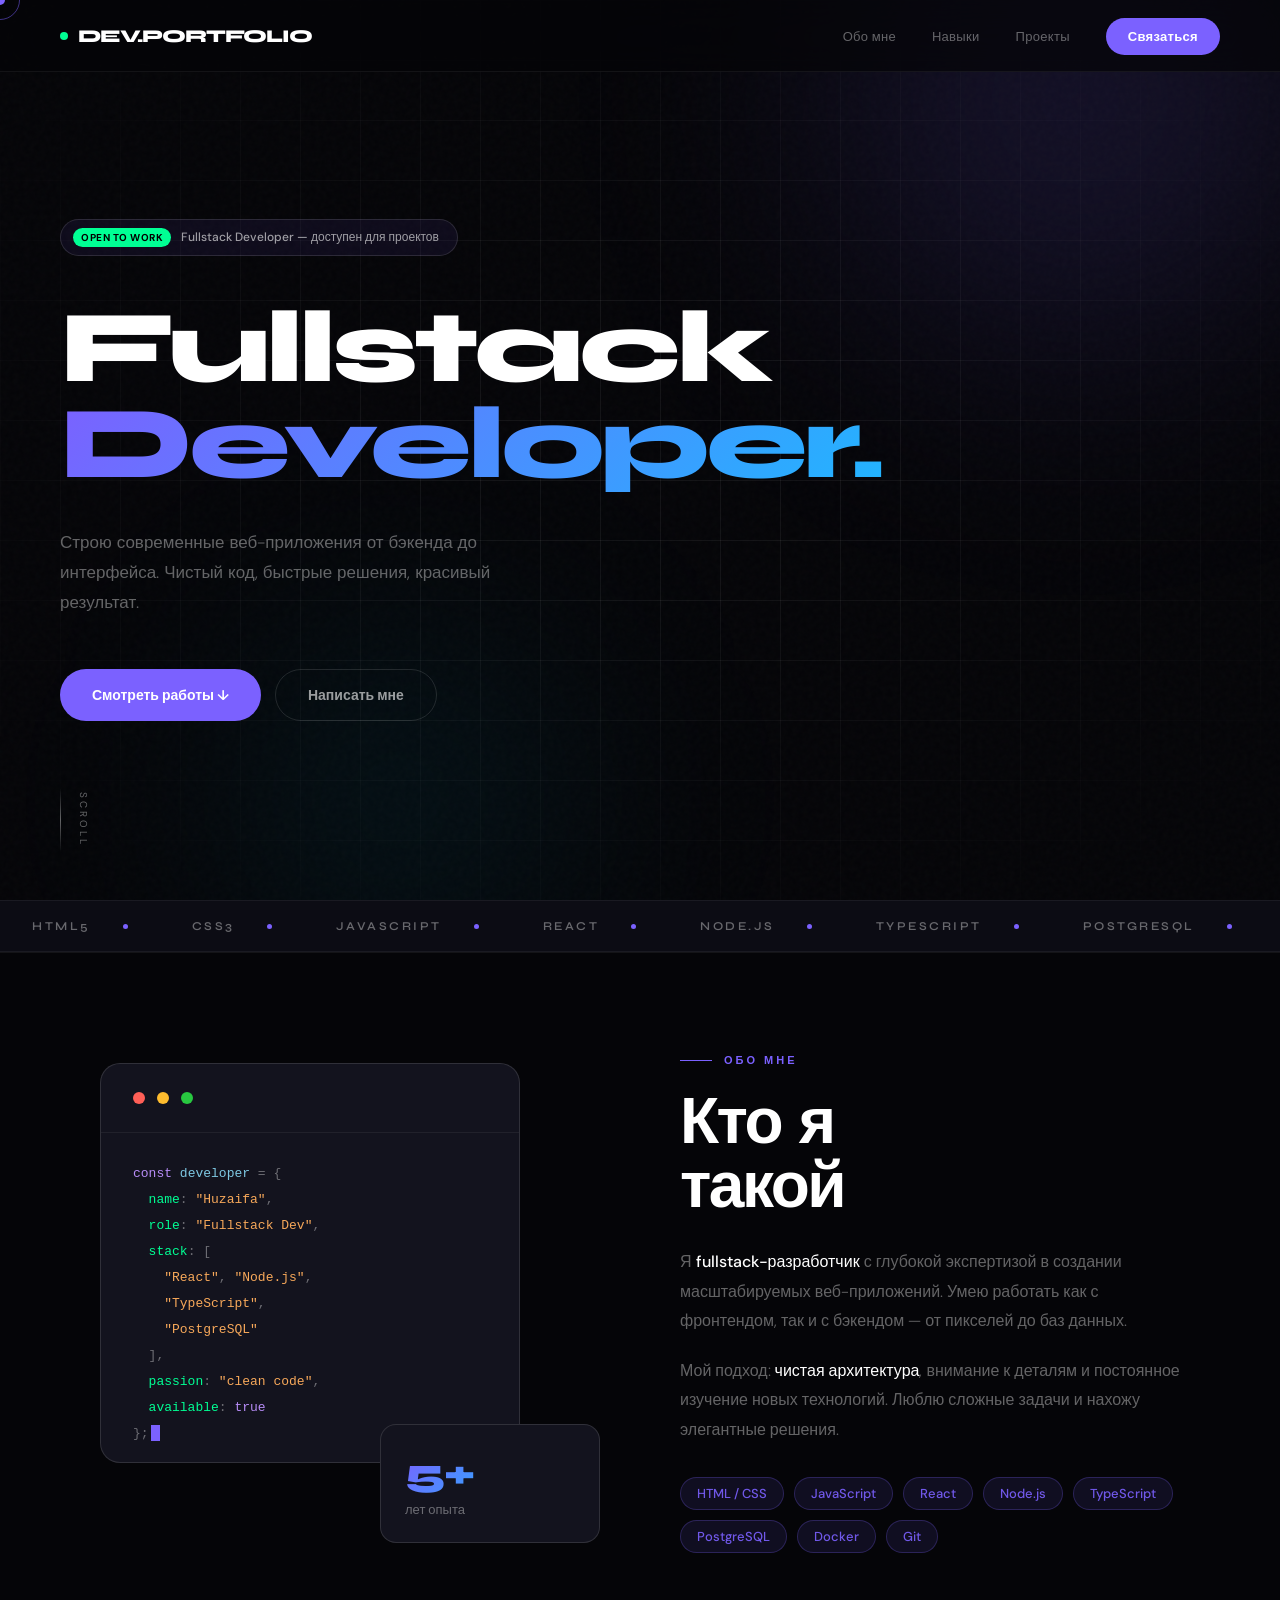
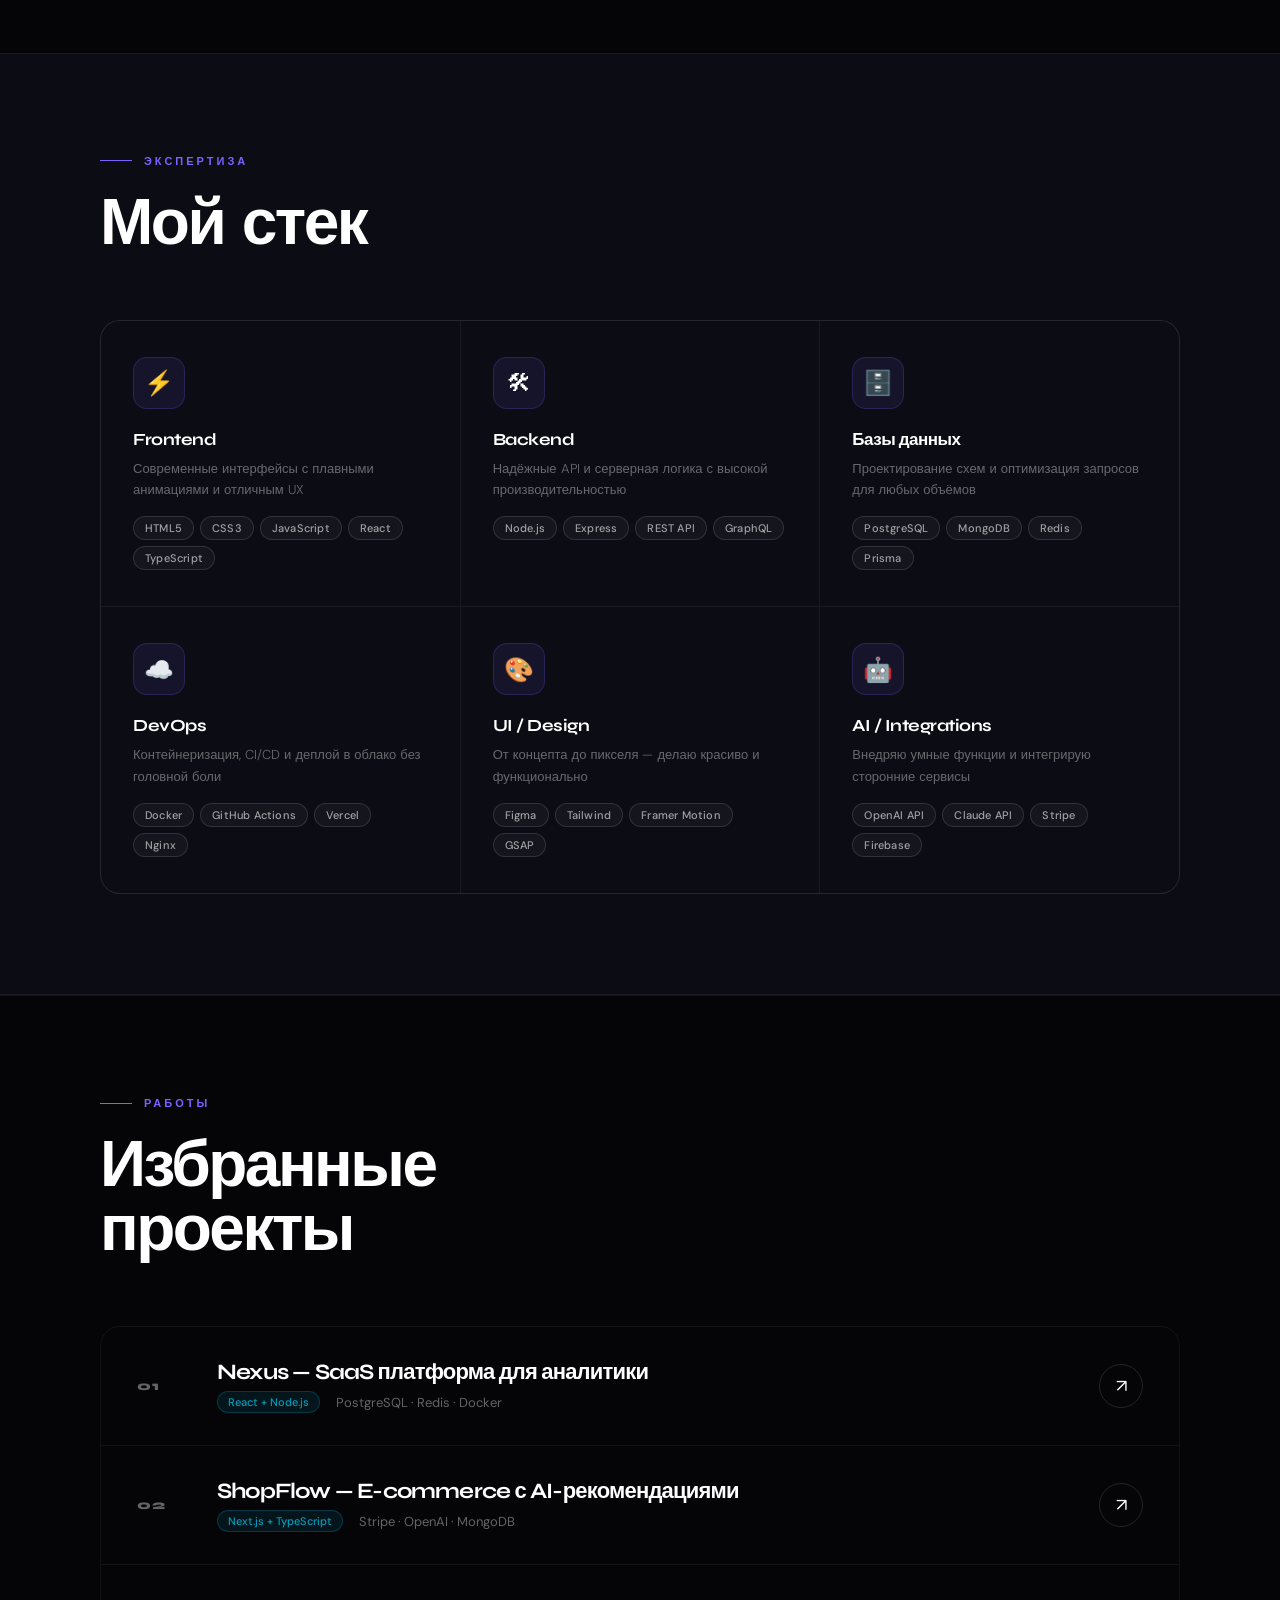
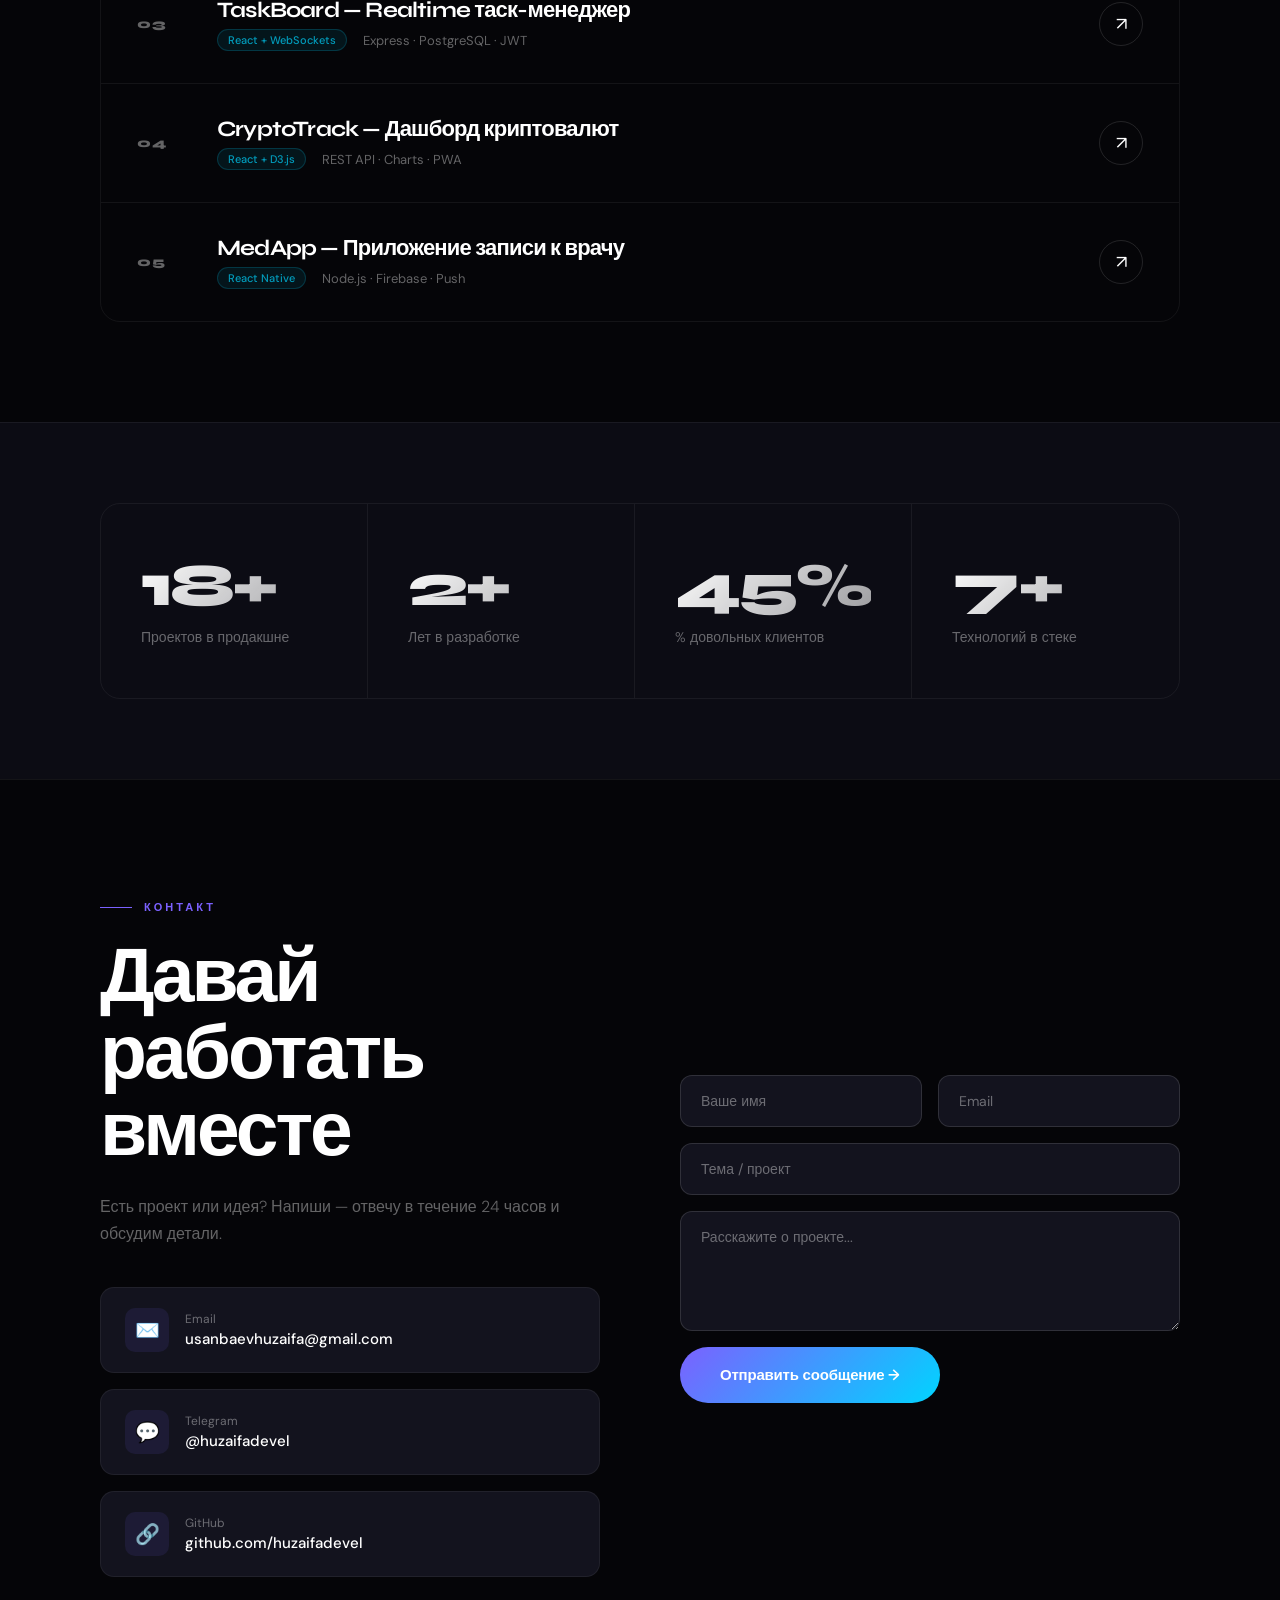
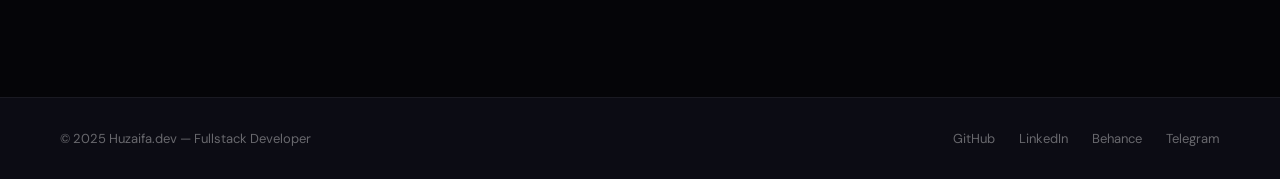
==== index.html @ b4265f6c "Add files via upload" ====
<!DOCTYPE html>
<html lang="ru">
<head>
<meta charset="UTF-8">
<meta name="viewport" content="width=device-width, initial-scale=1.0">
<title>Portfolio — Fullstack Developer</title>
<link rel="preconnect" href="https://fonts.googleapis.com">
<link href="https://fonts.googleapis.com/css2?family=Syne:wght@400;500;600;700;800&family=DM+Sans:ital,wght@0,300;0,400;0,500;1,300&display=swap" rel="stylesheet">
<link rel="stylesheet" href="styles.css">
<meta name="google-site-verification" content="PaTvF3O_7ZNNuuwvr6uVLDwKKYkaOEq8OJZqAVAidXA" />
</head>
<body>

<div class="cursor" id="cursor"></div>
<div class="cursor-ring" id="cursorRing"></div>

<!-- NAV -->
<nav>
  <a href="#" class="nav-logo">
    <div class="nav-logo-dot"></div>
    DEV.PORTFOLIO
  </a>
  <ul class="nav-links">
    <li><a href="#about">Обо мне</a></li>
    <li><a href="#skills">Навыки</a></li>
    <li><a href="#projects">Проекты</a></li>
    <li><a href="#contact" class="nav-cta">Связаться</a></li>
  </ul>
</nav>

<!-- HERO -->
<section class="hero" id="home">
  <div class="hero-grid-bg"></div>
  <div class="hero-orb orb1"></div>
  <div class="hero-orb orb2"></div>

  <div class="hero-inner">
    <div class="hero-badge">
      <span class="badge-pill">OPEN TO WORK</span>
      Fullstack Developer — доступен для проектов
    </div>
    <h1 class="hero-title">
      <span class="line1">Fullstack</span>
      <span class="line2">Developer.</span>
    </h1>
    <p class="hero-sub">
      Строю современные веб-приложения от бэкенда до интерфейса.
      Чистый код, быстрые решения, красивый результат.
    </p>
    <div class="hero-buttons">
      <a href="#projects" class="btn btn-accent">Смотреть работы ↓</a>
      <a href="#contact" class="btn btn-ghost">Написать мне</a>
    </div>
  </div>

  <div class="hero-scroll">
    <div class="scroll-track"><div class="scroll-fill"></div></div>
    <span class="scroll-label">Scroll</span>
  </div>
</section>

<!-- MARQUEE -->
<div class="marquee-section">
  <div class="marquee-track" id="marqueeTrack"></div>
</div>

<!-- ABOUT -->
<section class="about-section" id="about">
  <div class="section-inner">
    <div class="about-grid">
      <div class="about-visual reveal">
        <div class="about-card-main">
          <div class="about-card-header">
            <div class="mac-dot dot-red"></div>
            <div class="mac-dot dot-yellow"></div>
            <div class="mac-dot dot-green"></div>
          </div>
          <div class="about-card-code">
            <span class="code-purple">const</span> <span class="code-blue">developer</span> = {<br>
            &nbsp;&nbsp;<span class="code-green">name</span>: <span class="code-orange">"Huzaifa"</span>,<br>
            &nbsp;&nbsp;<span class="code-green">role</span>: <span class="code-orange">"Fullstack Dev"</span>,<br>
            &nbsp;&nbsp;<span class="code-green">stack</span>: [<br>
            &nbsp;&nbsp;&nbsp;&nbsp;<span class="code-orange">"React"</span>, <span class="code-orange">"Node.js"</span>,<br>
            &nbsp;&nbsp;&nbsp;&nbsp;<span class="code-orange">"TypeScript"</span>,<br>
            &nbsp;&nbsp;&nbsp;&nbsp;<span class="code-orange">"PostgreSQL"</span><br>
            &nbsp;&nbsp;],<br>
            &nbsp;&nbsp;<span class="code-green">passion</span>: <span class="code-orange">"clean code"</span>,<br>
            &nbsp;&nbsp;<span class="code-green">available</span>: <span class="code-purple">true</span><br>
            };<span class="cursor-blink"></span>
          </div>
        </div>
        <div class="about-card-float">
          <div class="float-stat" id="expCounter">0</div>
          <div class="float-label">лет опыта</div>
        </div>
      </div>

      <div class="about-text reveal delay-2">
        <div class="section-eyebrow">Обо мне</div>
        <h2 class="section-heading" style="margin-bottom:28px;">Кто я<br>такой</h2>
        <p>
          Я <strong>fullstack-разработчик</strong> с глубокой экспертизой в создании
          масштабируемых веб-приложений. Умею работать как с фронтендом, так и с бэкендом —
          от пикселей до баз данных.
        </p>
        <p>
          Мой подход: <strong>чистая архитектура</strong>, внимание к деталям и
          постоянное изучение новых технологий. Люблю сложные задачи и нахожу
          элегантные решения.
        </p>
        <div class="about-tags">
          <span class="tag">HTML / CSS</span>
          <span class="tag">JavaScript</span>
          <span class="tag">React</span>
          <span class="tag">Node.js</span>
          <span class="tag">TypeScript</span>
          <span class="tag">PostgreSQL</span>
          <span class="tag">Docker</span>
          <span class="tag">Git</span>
        </div>
      </div>
    </div>
  </div>
</section>

<!-- SKILLS -->
<section class="skills-section" id="skills">
  <div class="section-inner">
    <div class="reveal">
      <div class="section-eyebrow">Экспертиза</div>
      <h2 class="section-heading">Мой стек</h2>
    </div>
    <div class="skills-grid reveal">
      <div class="skill-item">
        <div class="skill-icon-wrap">⚡</div>
        <div class="skill-name">Frontend</div>
        <div class="skill-desc">Современные интерфейсы с плавными анимациями и отличным UX</div>
        <div class="skill-techs">
          <span class="tech-pill">HTML5</span>
          <span class="tech-pill">CSS3</span>
          <span class="tech-pill">JavaScript</span>
          <span class="tech-pill">React</span>
          <span class="tech-pill">TypeScript</span>
        </div>
      </div>
      <div class="skill-item">
        <div class="skill-icon-wrap">🛠</div>
        <div class="skill-name">Backend</div>
        <div class="skill-desc">Надёжные API и серверная логика с высокой производительностью</div>
        <div class="skill-techs">
          <span class="tech-pill">Node.js</span>
          <span class="tech-pill">Express</span>
          <span class="tech-pill">REST API</span>
          <span class="tech-pill">GraphQL</span>
        </div>
      </div>
      <div class="skill-item">
        <div class="skill-icon-wrap">🗄️</div>
        <div class="skill-name">Базы данных</div>
        <div class="skill-desc">Проектирование схем и оптимизация запросов для любых объёмов</div>
        <div class="skill-techs">
          <span class="tech-pill">PostgreSQL</span>
          <span class="tech-pill">MongoDB</span>
          <span class="tech-pill">Redis</span>
          <span class="tech-pill">Prisma</span>
        </div>
      </div>
      <div class="skill-item">
        <div class="skill-icon-wrap">☁️</div>
        <div class="skill-name">DevOps</div>
        <div class="skill-desc">Контейнеризация, CI/CD и деплой в облако без головной боли</div>
        <div class="skill-techs">
          <span class="tech-pill">Docker</span>
          <span class="tech-pill">GitHub Actions</span>
          <span class="tech-pill">Vercel</span>
          <span class="tech-pill">Nginx</span>
        </div>
      </div>
      <div class="skill-item">
        <div class="skill-icon-wrap">🎨</div>
        <div class="skill-name">UI / Design</div>
        <div class="skill-desc">От концепта до пикселя — делаю красиво и функционально</div>
        <div class="skill-techs">
          <span class="tech-pill">Figma</span>
          <span class="tech-pill">Tailwind</span>
          <span class="tech-pill">Framer Motion</span>
          <span class="tech-pill">GSAP</span>
        </div>
      </div>
      <div class="skill-item">
        <div class="skill-icon-wrap">🤖</div>
        <div class="skill-name">AI / Integrations</div>
        <div class="skill-desc">Внедряю умные функции и интегрирую сторонние сервисы</div>
        <div class="skill-techs">
          <span class="tech-pill">OpenAI API</span>
          <span class="tech-pill">Claude API</span>
          <span class="tech-pill">Stripe</span>
          <span class="tech-pill">Firebase</span>
        </div>
      </div>
    </div>
  </div>
</section>

<!-- PROJECTS -->
<section class="projects-section" id="projects">
  <div class="section-inner">
    <div class="reveal">
      <div class="section-eyebrow">Работы</div>
      <h2 class="section-heading">Избранные<br>проекты</h2>
    </div>
    <div class="projects-list reveal">
      <div class="project-item">
        <div class="project-num">01</div>
        <div class="project-info">
          <div class="project-title">Nexus — SaaS платформа для аналитики</div>
          <div class="project-meta">
            <span class="project-tag">React + Node.js</span>
            <span>PostgreSQL · Redis · Docker</span>
          </div>
        </div>
        <div class="project-arrow">↗</div>
      </div>
      <div class="project-item">
        <div class="project-num">02</div>
        <div class="project-info">
          <div class="project-title">ShopFlow — E-commerce с AI-рекомендациями</div>
          <div class="project-meta">
            <span class="project-tag">Next.js + TypeScript</span>
            <span>Stripe · OpenAI · MongoDB</span>
          </div>
        </div>
        <div class="project-arrow">↗</div>
      </div>
      <div class="project-item">
        <div class="project-num">03</div>
        <div class="project-info">
          <div class="project-title">TaskBoard — Realtime таск-менеджер</div>
          <div class="project-meta">
            <span class="project-tag">React + WebSockets</span>
            <span>Express · PostgreSQL · JWT</span>
          </div>
        </div>
        <div class="project-arrow">↗</div>
      </div>
      <div class="project-item">
        <div class="project-num">04</div>
        <div class="project-info">
          <div class="project-title">CryptoTrack — Дашборд криптовалют</div>
          <div class="project-meta">
            <span class="project-tag">React + D3.js</span>
            <span>REST API · Charts · PWA</span>
          </div>
        </div>
        <div class="project-arrow">↗</div>
      </div>
      <div class="project-item">
        <div class="project-num">05</div>
        <div class="project-info">
          <div class="project-title">MedApp — Приложение записи к врачу</div>
          <div class="project-meta">
            <span class="project-tag">React Native</span>
            <span>Node.js · Firebase · Push</span>
          </div>
        </div>
        <div class="project-arrow">↗</div>
      </div>
    </div>
  </div>
</section>

<!-- STATS -->
<section class="stats-section">
  <div class="section-inner" style="padding-top:80px;padding-bottom:80px;">
    <div class="stats-row reveal">
      <div class="stat-box">
        <div class="stat-number" data-target="40">0</div>
        <div class="stat-label">Проектов в продакшне</div>
      </div>
      <div class="stat-box">
        <div class="stat-number" data-target="5">0</div>
        <div class="stat-label">Лет в разработке</div>
      </div>
      <div class="stat-box">
        <div class="stat-number" data-target="99">0</div>
        <div class="stat-label">% довольных клиентов</div>
      </div>
      <div class="stat-box">
        <div class="stat-number" data-target="15">0</div>
        <div class="stat-label">Технологий в стеке</div>
      </div>
    </div>
  </div>
</section>

<!-- CONTACT -->
<section class="contact-section" id="contact">
  <div class="contact-inner">
    <div class="reveal">
      <div class="section-eyebrow">Контакт</div>
      <h2 class="contact-title">Давай<br>работать<br>вместе</h2>
      <p class="contact-sub">
        Есть проект или идея? Напиши — отвечу в течение 24 часов
        и обсудим детали.
      </p>
      <div class="contact-links">
        <a href="mailto:huzaifa@example.com" class="contact-link">
          <div class="link-icon">✉️</div>
          <div class="link-text">
            <div class="link-label">Email</div>
            <div class="link-value">usanbaevhuzaifa@gmail.com</div>
          </div>
        </a>
        <a href="#" class="contact-link">
          <div class="link-icon">💬</div>
          <div class="link-text">
            <div class="link-label">Telegram</div>
            <div class="link-value">@huzaifadevel</div>
          </div>
        </a>
        <a href="#" class="contact-link">
          <div class="link-icon">🔗</div>
          <div class="link-text">
            <div class="link-label">GitHub</div>
            <div class="link-value">github.com/huzaifadevel</div>
          </div>
        </a>
      </div>
    </div>

    <div class="reveal delay-2">
      <div class="contact-form">
        <div class="form-row">
          <input class="form-field" type="text" placeholder="Ваше имя">
          <input class="form-field" type="email" placeholder="Email">
        </div>
        <input class="form-field" type="text" placeholder="Тема / проект">
        <textarea class="form-field" placeholder="Расскажите о проекте..."></textarea>
        <button class="btn-submit">Отправить сообщение →</button>
      </div>
    </div>
  </div>
</section>

<!-- FOOTER -->
<footer>
  <div class="footer-copy">© 2025 Huzaifa.dev — Fullstack Developer</div>
  <div class="footer-links">
    <a href="#">GitHub</a>
    <a href="#">LinkedIn</a>
    <a href="#">Behance</a>
    <a href="#">Telegram</a>
  </div>
</footer>
<script src="script.js"></script>
</body>
</html>
---- styles.css ----
:root {
    --bg: #050508;
    --bg2: #0c0c14;
    --bg3: #13131e;
    --line: rgba(255,255,255,0.06);
    --line2: rgba(255,255,255,0.12);
    --text: #ffffff;
    --muted: rgba(255,255,255,0.38);
    --muted2: rgba(255,255,255,0.6);
    --accent: #7B61FF;
    --accent2: #00D4FF;
    --green: #00FF94;
    --font-head: 'Syne', sans-serif;
    --font-body: 'DM Sans', sans-serif;
  }

  *, *::before, *::after { margin: 0; padding: 0; box-sizing: border-box; }

  html { scroll-behavior: smooth; }

  body {
    font-family: var(--font-body);
    background: var(--bg);
    color: var(--text);
    overflow-x: hidden;
    cursor: none;
  }

  /* ── CUSTOM CURSOR ── */
  .cursor {
    position: fixed;
    width: 10px; height: 10px;
    background: var(--accent);
    border-radius: 50%;
    pointer-events: none;
    z-index: 9999;
    transform: translate(-50%, -50%);
    transition: transform 0.1s, width 0.3s, height 0.3s, background 0.3s;
    mix-blend-mode: screen;
  }
  .cursor-ring {
    position: fixed;
    width: 40px; height: 40px;
    border: 1px solid rgba(123,97,255,0.5);
    border-radius: 50%;
    pointer-events: none;
    z-index: 9998;
    transform: translate(-50%, -50%);
    transition: left 0.12s ease, top 0.12s ease, width 0.3s, height 0.3s, border-color 0.3s;
  }
  body:has(a:hover) .cursor, body:has(button:hover) .cursor { width: 20px; height: 20px; background: var(--accent2); }
  body:has(a:hover) .cursor-ring, body:has(button:hover) .cursor-ring { width: 60px; height: 60px; border-color: var(--accent2); }

  /* ── NOISE OVERLAY ── */
  body::before {
    content: '';
    position: fixed;
    inset: 0;
    background-image: url("data:image/svg+xml,%3Csvg viewBox='0 0 200 200' xmlns='http://www.w3.org/2000/svg'%3E%3Cfilter id='n'%3E%3CfeTurbulence type='fractalNoise' baseFrequency='0.85' numOctaves='4'/%3E%3C/filter%3E%3Crect width='100%25' height='100%25' filter='url(%23n)'/%3E%3C/svg%3E");
    opacity: 0.025;
    pointer-events: none;
    z-index: 1;
  }

  /* ── NAV ── */
  nav {
    position: fixed;
    top: 0; left: 0; right: 0;
    z-index: 100;
    padding: 0 60px;
    height: 72px;
    display: flex;
    align-items: center;
    justify-content: space-between;
    border-bottom: 1px solid var(--line);
    backdrop-filter: blur(24px);
    background: rgba(5,5,8,0.7);
    animation: slideDown 0.8s cubic-bezier(0.16,1,0.3,1) both;
  }

  @keyframes slideDown {
    from { transform: translateY(-100%); opacity: 0; }
    to   { transform: translateY(0);    opacity: 1; }
  }

  .nav-logo {
    font-family: var(--font-head);
    font-size: 18px;
    font-weight: 800;
    letter-spacing: -1px;
    color: var(--text);
    text-decoration: none;
    display: flex;
    align-items: center;
    gap: 10px;
  }

  .nav-logo-dot {
    width: 8px; height: 8px;
    background: var(--green);
    border-radius: 50%;
    animation: blink 2s ease-in-out infinite;
  }

  @keyframes blink {
    0%, 100% { opacity: 1; box-shadow: 0 0 6px var(--green); }
    50% { opacity: 0.4; box-shadow: none; }
  }

  .nav-links {
    display: flex;
    align-items: center;
    gap: 36px;
    list-style: none;
  }

  .nav-links a {
    font-size: 13px;
    font-weight: 500;
    color: var(--muted);
    text-decoration: none;
    letter-spacing: 0.3px;
    transition: color 0.25s;
    position: relative;
  }

  .nav-links a::after {
    content: '';
    position: absolute;
    bottom: -4px; left: 0;
    width: 0; height: 1px;
    background: var(--accent);
    transition: width 0.3s;
  }

  .nav-links a:hover { color: var(--text); }
  .nav-links a:hover::after { width: 100%; }

  .nav-cta {
    background: var(--accent);
    color: #fff !important;
    padding: 10px 22px;
    border-radius: 100px;
    font-weight: 600 !important;
    font-size: 13px !important;
    transition: all 0.3s !important;
  }
  .nav-cta::after { display: none !important; }
  .nav-cta:hover {
    background: #6b51ef !important;
    transform: scale(0.97) !important;
  }

  /* ── HERO ── */
  .hero {
    min-height: 100vh;
    display: flex;
    flex-direction: column;
    justify-content: center;
    padding: 120px 60px 80px;
    position: relative;
    overflow: hidden;
  }

  .hero-grid-bg {
    position: absolute;
    inset: 0;
    background-image:
      linear-gradient(var(--line) 1px, transparent 1px),
      linear-gradient(90deg, var(--line) 1px, transparent 1px);
    background-size: 60px 60px;
    mask-image: radial-gradient(ellipse 80% 80% at 50% 50%, black 20%, transparent 80%);
  }

  .hero-orb {
    position: absolute;
    border-radius: 50%;
    filter: blur(120px);
    pointer-events: none;
  }

  .orb1 {
    width: 600px; height: 600px;
    background: radial-gradient(circle, rgba(123,97,255,0.18), transparent);
    top: -200px; right: -100px;
    animation: orbFloat 8s ease-in-out infinite;
  }

  .orb2 {
    width: 400px; height: 400px;
    background: radial-gradient(circle, rgba(0,212,255,0.1), transparent);
    bottom: -100px; left: 200px;
    animation: orbFloat 10s ease-in-out infinite reverse;
  }

  @keyframes orbFloat {
    0%, 100% { transform: translateY(0) scale(1); }
    50% { transform: translateY(-40px) scale(1.05); }
  }

  .hero-inner {
    position: relative;
    z-index: 2;
    max-width: 1000px;
  }

  .hero-badge {
    display: inline-flex;
    align-items: center;
    gap: 10px;
    border: 1px solid var(--line2);
    background: rgba(123,97,255,0.08);
    border-radius: 100px;
    padding: 8px 18px 8px 12px;
    font-size: 12px;
    font-weight: 500;
    color: var(--muted2);
    margin-bottom: 44px;
    animation: fadeUp 0.9s cubic-bezier(0.16,1,0.3,1) 0.2s both;
  }

  .badge-pill {
    background: var(--green);
    color: #000;
    font-size: 10px;
    font-weight: 700;
    padding: 3px 8px;
    border-radius: 100px;
    letter-spacing: 0.5px;
  }

  .hero-title {
    font-family: var(--font-head);
    font-size: clamp(60px, 8vw, 110px);
    font-weight: 800;
    letter-spacing: -4px;
    line-height: 0.94;
    margin-bottom: 36px;
    animation: fadeUp 0.9s cubic-bezier(0.16,1,0.3,1) 0.35s both;
  }

  .hero-title .line1 { display: block; }

  .hero-title .line2 {
    display: block;
    background: linear-gradient(135deg, var(--accent) 0%, var(--accent2) 60%, var(--green) 100%);
    -webkit-background-clip: text;
    -webkit-text-fill-color: transparent;
    background-clip: text;
    background-size: 200%;
    animation: gradMove 5s linear infinite;
  }

  @keyframes gradMove {
    0% { background-position: 0% 50%; }
    100% { background-position: 200% 50%; }
  }

  .hero-sub {
    font-size: 17px;
    color: var(--muted);
    line-height: 1.75;
    max-width: 480px;
    margin-bottom: 52px;
    font-weight: 300;
    animation: fadeUp 0.9s cubic-bezier(0.16,1,0.3,1) 0.5s both;
  }

  .hero-buttons {
    display: flex;
    gap: 14px;
    flex-wrap: wrap;
    animation: fadeUp 0.9s cubic-bezier(0.16,1,0.3,1) 0.65s both;
  }

  .btn {
    display: inline-flex;
    align-items: center;
    gap: 8px;
    padding: 16px 32px;
    border-radius: 100px;
    font-family: var(--font-body);
    font-size: 14px;
    font-weight: 600;
    cursor: pointer;
    transition: all 0.3s cubic-bezier(0.16,1,0.3,1);
    border: none;
    text-decoration: none;
  }

  .btn-accent {
    background: var(--accent);
    color: #fff;
  }

  .btn-accent:hover {
    background: #6b51ef;
    transform: translateY(-3px);
    box-shadow: 0 16px 40px rgba(123,97,255,0.35);
  }

  .btn-ghost {
    background: transparent;
    color: var(--muted2);
    border: 1px solid var(--line2);
  }

  .btn-ghost:hover {
    color: var(--text);
    border-color: rgba(255,255,255,0.25);
    background: rgba(255,255,255,0.04);
  }

  .hero-scroll {
    position: absolute;
    bottom: 48px;
    left: 60px;
    z-index: 2;
    display: flex;
    align-items: center;
    gap: 16px;
    animation: fadeUp 1s 1s both;
  }

  .scroll-track {
    width: 1px; height: 64px;
    background: linear-gradient(to bottom, transparent, var(--muted), transparent);
    position: relative;
    overflow: hidden;
  }

  .scroll-fill {
    position: absolute;
    top: -100%;
    width: 100%; height: 100%;
    background: var(--accent);
    animation: scrollFill 2s ease-in-out infinite;
  }

  @keyframes scrollFill {
    0% { top: -100%; }
    100% { top: 100%; }
  }

  .scroll-label {
    font-size: 10px;
    letter-spacing: 3px;
    text-transform: uppercase;
    color: var(--muted);
    writing-mode: vertical-rl;
  }

  /* ── MARQUEE ── */
  .marquee-section {
    border-top: 1px solid var(--line);
    border-bottom: 1px solid var(--line);
    padding: 18px 0;
    overflow: hidden;
    position: relative;
    z-index: 10;
    background: var(--bg2);
  }

  .marquee-track {
    display: flex;
    gap: 0;
    animation: marquee 25s linear infinite;
    width: max-content;
  }

  .marquee-item {
    display: flex;
    align-items: center;
    gap: 32px;
    padding: 0 32px;
    font-family: var(--font-head);
    font-size: 12px;
    font-weight: 600;
    letter-spacing: 2.5px;
    text-transform: uppercase;
    color: var(--muted);
    white-space: nowrap;
    flex-shrink: 0;
  }

  .marquee-sep {
    width: 5px; height: 5px;
    background: var(--accent);
    border-radius: 50%;
    flex-shrink: 0;
  }

  @keyframes marquee {
    from { transform: translateX(0); }
    to   { transform: translateX(-50%); }
  }

  /* ── SECTIONS COMMON ── */
  section {
    position: relative;
    z-index: 10;
  }

  .section-inner {
    max-width: 1200px;
    margin: 0 auto;
    padding: 100px 60px;
  }

  .section-eyebrow {
    display: flex;
    align-items: center;
    gap: 12px;
    font-size: 11px;
    font-weight: 600;
    letter-spacing: 3px;
    text-transform: uppercase;
    color: var(--accent);
    margin-bottom: 24px;
  }

  .section-eyebrow::before {
    content: '';
    width: 32px; height: 1px;
    background: var(--accent);
  }

  .section-heading {
    font-family: var(--font-head);
    font-size: clamp(40px, 5vw, 64px);
    font-weight: 800;
    letter-spacing: -2.5px;
    line-height: 1;
    margin-bottom: 64px;
  }

  /* ── ABOUT SECTION ── */
  .about-section { background: var(--bg); border-top: 1px solid var(--line); }

  .about-grid {
    display: grid;
    grid-template-columns: 1fr 1fr;
    gap: 80px;
    align-items: center;
  }

  .about-visual {
    position: relative;
    height: 480px;
  }

  .about-card-main {
    position: absolute;
    top: 0; left: 0; right: 80px; bottom: 80px;
    background: var(--bg3);
    border: 1px solid var(--line2);
    border-radius: 20px;
    overflow: hidden;
    display: flex;
    flex-direction: column;
  }

  .about-card-header {
    padding: 28px 32px;
    border-bottom: 1px solid var(--line);
    display: flex;
    align-items: center;
    gap: 12px;
    flex-shrink: 0;
  }

  .dot-red { background: #ff5f57; }
  .dot-yellow { background: #febc2e; }
  .dot-green { background: #28c840; }
  .mac-dot { width: 12px; height: 12px; border-radius: 50%; }

  .about-card-code {
    padding: 28px 32px;
    font-family: 'Courier New', monospace;
    font-size: 13px;
    line-height: 2;
    color: var(--muted);
    flex: 1;
    overflow: hidden;
  }

  .code-purple { color: #b78cf7; }
  .code-blue { color: #7ec8e3; }
  .code-green { color: var(--green); }
  .code-orange { color: #f7a85a; }
  .code-muted { color: rgba(255,255,255,0.2); }

  .cursor-blink {
    display: inline-block;
    width: 9px; height: 16px;
    background: var(--accent);
    margin-left: 2px;
    vertical-align: text-bottom;
    animation: cursorBlink 1s step-end infinite;
  }

  @keyframes cursorBlink {
    0%, 100% { opacity: 1; }
    50% { opacity: 0; }
  }

  .about-card-float {
    position: absolute;
    bottom: 0; right: 0;
    width: 220px;
    background: var(--bg3);
    border: 1px solid var(--line2);
    border-radius: 16px;
    padding: 24px;
  }

  .float-stat {
    font-family: var(--font-head);
    font-size: 40px;
    font-weight: 800;
    letter-spacing: -2px;
    background: linear-gradient(135deg, var(--accent), var(--accent2));
    -webkit-background-clip: text;
    -webkit-text-fill-color: transparent;
    background-clip: text;
  }

  .float-label {
    font-size: 13px;
    color: var(--muted);
    margin-top: 4px;
  }

  .about-text p {
    font-size: 16px;
    color: var(--muted);
    line-height: 1.85;
    font-weight: 300;
    margin-bottom: 20px;
  }

  .about-text p strong {
    color: var(--text);
    font-weight: 500;
  }

  .about-tags {
    display: flex;
    flex-wrap: wrap;
    gap: 10px;
    margin-top: 32px;
  }

  .tag {
    background: rgba(123,97,255,0.1);
    border: 1px solid rgba(123,97,255,0.25);
    color: rgba(123,97,255,0.9);
    padding: 7px 16px;
    border-radius: 100px;
    font-size: 13px;
    font-weight: 500;
  }

  /* ── SKILLS SECTION ── */
  .skills-section {
    background: var(--bg2);
    border-top: 1px solid var(--line);
    border-bottom: 1px solid var(--line);
  }

  .skills-grid {
    display: grid;
    grid-template-columns: repeat(3, 1fr);
    gap: 1px;
    background: var(--line);
    border: 1px solid var(--line);
    border-radius: 20px;
    overflow: hidden;
  }

  .skill-item {
    background: var(--bg2);
    padding: 36px 32px;
    transition: background 0.3s;
    position: relative;
    overflow: hidden;
  }

  .skill-item::before {
    content: '';
    position: absolute;
    top: 0; left: 0; right: 0;
    height: 2px;
    background: linear-gradient(90deg, var(--accent), var(--accent2));
    transform: scaleX(0);
    transition: transform 0.4s;
    transform-origin: left;
  }

  .skill-item:hover { background: var(--bg3); }
  .skill-item:hover::before { transform: scaleX(1); }

  .skill-icon-wrap {
    width: 52px; height: 52px;
    background: rgba(123,97,255,0.1);
    border: 1px solid rgba(123,97,255,0.2);
    border-radius: 14px;
    display: flex;
    align-items: center;
    justify-content: center;
    font-size: 24px;
    margin-bottom: 20px;
  }

  .skill-name {
    font-family: var(--font-head);
    font-size: 17px;
    font-weight: 700;
    margin-bottom: 8px;
    letter-spacing: -0.5px;
  }

  .skill-desc {
    font-size: 13px;
    color: var(--muted);
    line-height: 1.65;
    font-weight: 300;
  }

  .skill-techs {
    display: flex;
    flex-wrap: wrap;
    gap: 6px;
    margin-top: 16px;
  }

  .tech-pill {
    background: rgba(255,255,255,0.04);
    border: 1px solid var(--line2);
    color: var(--muted2);
    padding: 4px 11px;
    border-radius: 100px;
    font-size: 11px;
    font-weight: 500;
    letter-spacing: 0.2px;
  }

  /* ── PROJECTS SECTION ── */
  .projects-section {
    background: var(--bg);
    border-top: 1px solid var(--line);
  }

  .projects-list {
    display: flex;
    flex-direction: column;
    gap: 0;
    border: 1px solid var(--line);
    border-radius: 20px;
    overflow: hidden;
  }

  .project-item {
    display: grid;
    grid-template-columns: 48px 1fr auto;
    align-items: center;
    gap: 32px;
    padding: 32px 36px;
    border-bottom: 1px solid var(--line);
    cursor: pointer;
    transition: background 0.3s;
    position: relative;
    overflow: hidden;
  }

  .project-item:last-child { border-bottom: none; }

  .project-item::before {
    content: '';
    position: absolute;
    inset: 0;
    background: linear-gradient(90deg, rgba(123,97,255,0.04), transparent);
    transform: translateX(-100%);
    transition: transform 0.4s cubic-bezier(0.16,1,0.3,1);
  }

  .project-item:hover { background: rgba(255,255,255,0.015); }
  .project-item:hover::before { transform: translateX(0); }

  .project-num {
    font-family: var(--font-head);
    font-size: 13px;
    font-weight: 800;
    color: var(--muted);
    letter-spacing: 1px;
  }

  .project-info {}

  .project-title {
    font-family: var(--font-head);
    font-size: 22px;
    font-weight: 700;
    letter-spacing: -0.8px;
    margin-bottom: 6px;
    transition: color 0.3s;
  }

  .project-item:hover .project-title { color: var(--accent2); }

  .project-meta {
    font-size: 13px;
    color: var(--muted);
    display: flex;
    align-items: center;
    gap: 16px;
    flex-wrap: wrap;
  }

  .project-tag {
    background: rgba(0,212,255,0.08);
    border: 1px solid rgba(0,212,255,0.18);
    color: rgba(0,212,255,0.7);
    padding: 3px 10px;
    border-radius: 100px;
    font-size: 11px;
    font-weight: 500;
  }

  .project-arrow {
    width: 44px; height: 44px;
    border: 1px solid var(--line2);
    border-radius: 50%;
    display: flex;
    align-items: center;
    justify-content: center;
    font-size: 18px;
    transition: all 0.3s;
    flex-shrink: 0;
  }

  .project-item:hover .project-arrow {
    background: var(--accent);
    border-color: var(--accent);
    transform: rotate(45deg);
  }

  /* ── STATS ── */
  .stats-section {
    background: var(--bg2);
    border-top: 1px solid var(--line);
  }

  .stats-row {
    display: grid;
    grid-template-columns: repeat(4, 1fr);
    gap: 0;
    border: 1px solid var(--line);
    border-radius: 20px;
    overflow: hidden;
  }

  .stat-box {
    padding: 52px 40px;
    border-right: 1px solid var(--line);
    position: relative;
  }

  .stat-box:last-child { border-right: none; }

  .stat-number {
    font-family: var(--font-head);
    font-size: 60px;
    font-weight: 800;
    letter-spacing: -3px;
    line-height: 1;
    margin-bottom: 12px;
    background: linear-gradient(135deg, #fff 0%, rgba(255,255,255,0.6) 100%);
    -webkit-background-clip: text;
    -webkit-text-fill-color: transparent;
    background-clip: text;
  }

  .stat-label {
    font-size: 14px;
    color: var(--muted);
    font-weight: 300;
  }

  /* ── CONTACT ── */
  .contact-section {
    background: var(--bg);
    border-top: 1px solid var(--line);
    overflow: hidden;
  }

  .contact-inner {
    max-width: 1200px;
    margin: 0 auto;
    padding: 120px 60px;
    display: grid;
    grid-template-columns: 1fr 1fr;
    gap: 80px;
    align-items: center;
  }

  .contact-title {
    font-family: var(--font-head);
    font-size: clamp(48px, 6vw, 80px);
    font-weight: 800;
    letter-spacing: -3px;
    line-height: 1;
    margin-bottom: 24px;
  }

  .contact-sub {
    font-size: 16px;
    color: var(--muted);
    line-height: 1.7;
    font-weight: 300;
    margin-bottom: 40px;
  }

  .contact-form {
    display: flex;
    flex-direction: column;
    gap: 16px;
  }

  .form-row {
    display: grid;
    grid-template-columns: 1fr 1fr;
    gap: 16px;
  }

  .form-field {
    background: var(--bg3);
    border: 1px solid var(--line2);
    border-radius: 12px;
    padding: 16px 20px;
    font-family: var(--font-body);
    font-size: 14px;
    color: var(--text);
    outline: none;
    transition: border-color 0.3s, box-shadow 0.3s;
    width: 100%;
  }

  .form-field::placeholder { color: var(--muted); }
  .form-field:focus {
    border-color: var(--accent);
    box-shadow: 0 0 0 4px rgba(123,97,255,0.1);
  }

  textarea.form-field { min-height: 120px; resize: vertical; }

  .btn-submit {
    background: linear-gradient(135deg, var(--accent), var(--accent2));
    color: #fff;
    padding: 18px 40px;
    border-radius: 100px;
    font-family: var(--font-body);
    font-size: 15px;
    font-weight: 600;
    cursor: pointer;
    border: none;
    transition: all 0.3s;
    align-self: flex-start;
    letter-spacing: -0.2px;
  }

  .btn-submit:hover {
    transform: translateY(-3px);
    box-shadow: 0 16px 40px rgba(123,97,255,0.35);
  }

  .contact-links {
    display: flex;
    flex-direction: column;
    gap: 16px;
    margin-top: 40px;
  }

  .contact-link {
    display: flex;
    align-items: center;
    gap: 16px;
    padding: 20px 24px;
    background: var(--bg3);
    border: 1px solid var(--line);
    border-radius: 14px;
    text-decoration: none;
    transition: all 0.3s;
    color: var(--text);
  }

  .contact-link:hover {
    border-color: var(--accent);
    background: rgba(123,97,255,0.06);
    transform: translateX(6px);
  }

  .link-icon {
    width: 44px; height: 44px;
    background: rgba(123,97,255,0.1);
    border-radius: 10px;
    display: flex;
    align-items: center;
    justify-content: center;
    font-size: 20px;
    flex-shrink: 0;
  }

  .link-text {}
  .link-label { font-size: 12px; color: var(--muted); font-weight: 400; }
  .link-value { font-size: 15px; font-weight: 500; margin-top: 2px; }

  /* ── FOOTER ── */
  footer {
    border-top: 1px solid var(--line);
    background: var(--bg2);
    padding: 32px 60px;
    display: flex;
    justify-content: space-between;
    align-items: center;
    position: relative;
    z-index: 10;
  }

  .footer-copy { font-size: 13px; color: var(--muted); }

  .footer-links {
    display: flex;
    gap: 24px;
  }

  .footer-links a {
    font-size: 13px;
    color: var(--muted);
    text-decoration: none;
    transition: color 0.25s;
  }

  .footer-links a:hover { color: var(--text); }

  /* ── REVEAL ANIMATION ── */
  .reveal {
    opacity: 0;
    transform: translateY(40px);
    transition: opacity 0.8s cubic-bezier(0.16,1,0.3,1), transform 0.8s cubic-bezier(0.16,1,0.3,1);
  }

  .reveal.delay-1 { transition-delay: 0.1s; }
  .reveal.delay-2 { transition-delay: 0.2s; }
  .reveal.delay-3 { transition-delay: 0.3s; }

  .reveal.visible { opacity: 1; transform: translateY(0); }

  @keyframes fadeUp {
    from { opacity: 0; transform: translateY(30px); }
    to   { opacity: 1; transform: translateY(0); }
  }

  /* ── RESPONSIVE ── */
  @media (max-width: 900px) {
    nav { padding: 0 24px; }
    .hero { padding: 100px 24px 80px; }
    .hero-title { font-size: 64px; letter-spacing: -3px; }
    .section-inner { padding: 72px 24px; }
    .about-grid, .contact-inner { grid-template-columns: 1fr; gap: 48px; }
    .about-visual { height: 320px; }
    .skills-grid { grid-template-columns: 1fr; }
    .stats-row { grid-template-columns: repeat(2, 1fr); }
    .stat-box { border-right: none; border-bottom: 1px solid var(--line); }
    .footer { padding: 24px; flex-direction: column; gap: 16px; text-align: center; }
    .projects-section .section-inner { padding: 72px 24px; }
    .nav-links { display: none; }
  }
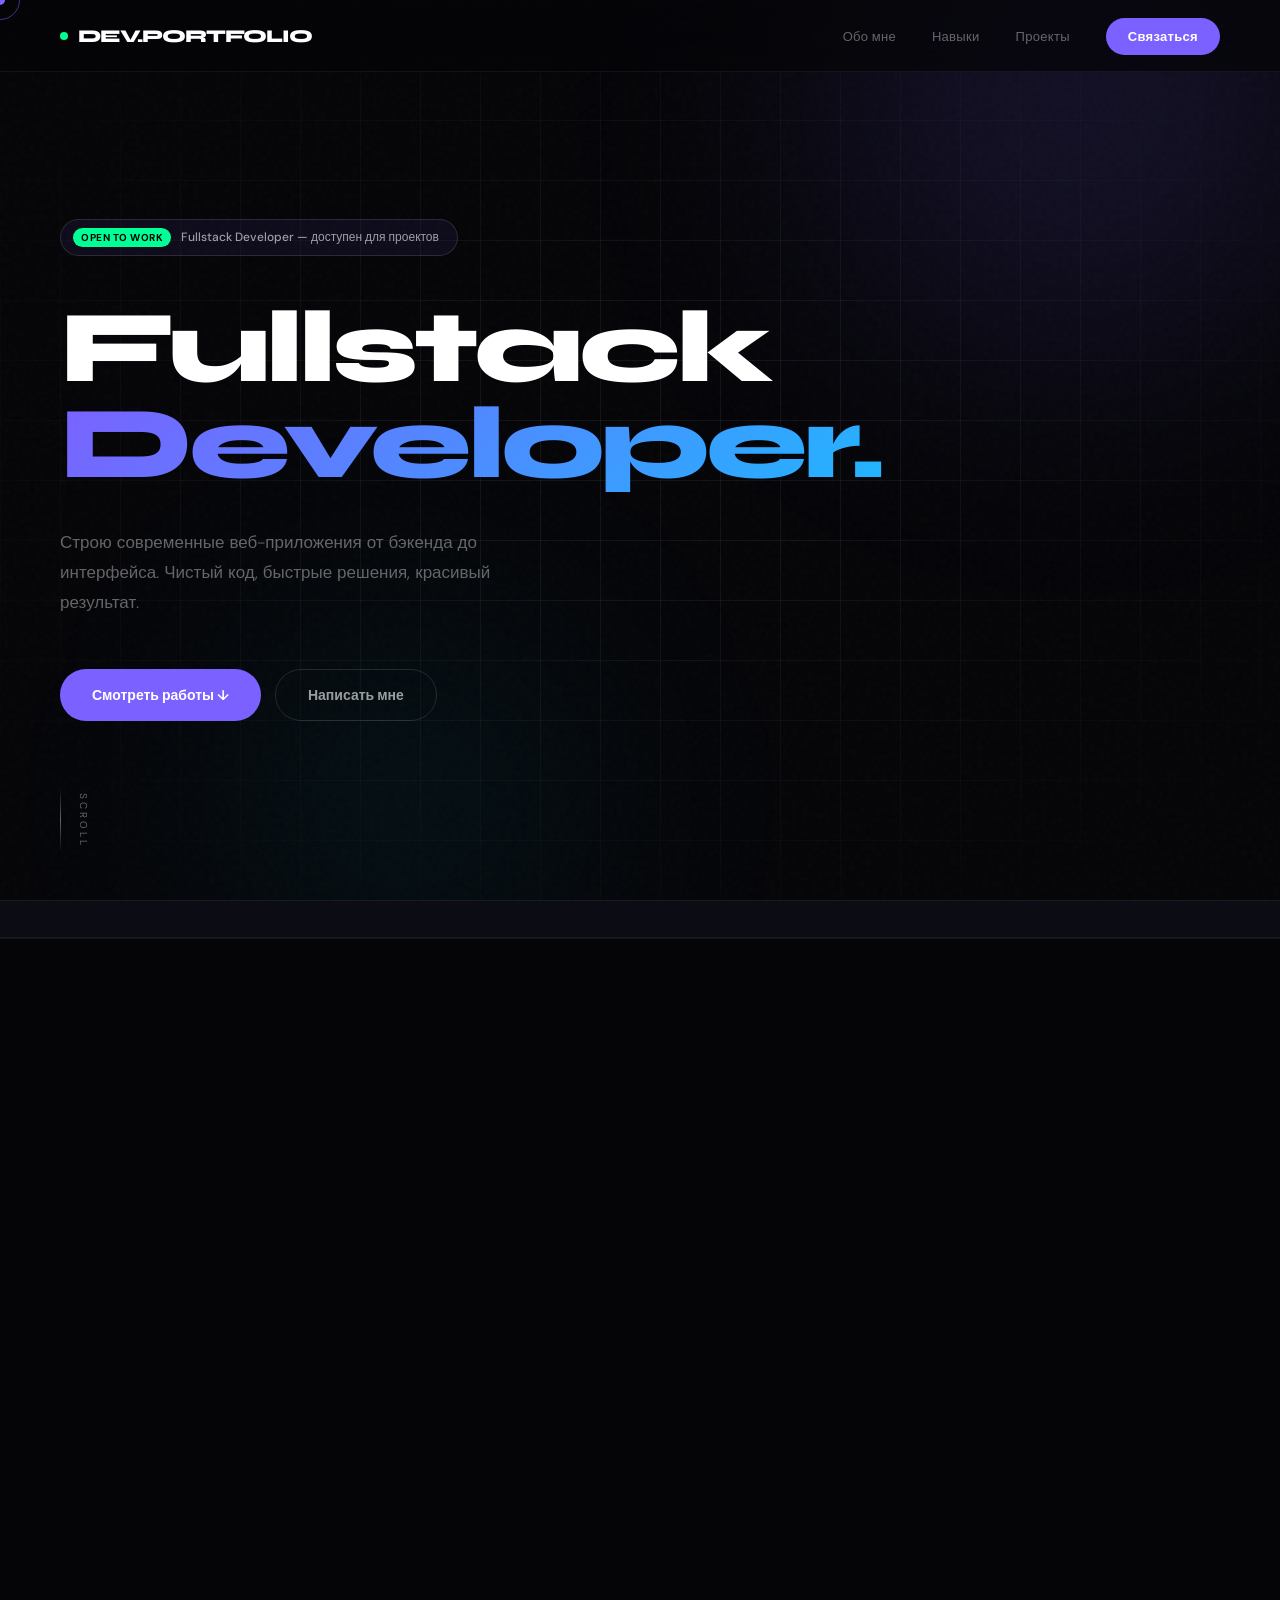
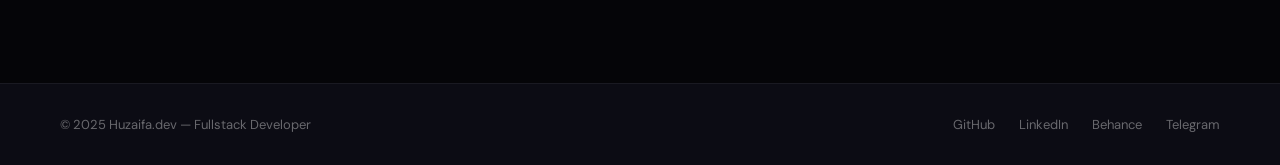
==== commit 796f9694: "Remove duplicate script tag in index.html Removed duplicate script tag for script.js." ====
--- a/index.html
+++ b/index.html
@@ -7,6 +7,7 @@
 <link rel="preconnect" href="https://fonts.googleapis.com">
 <link href="https://fonts.googleapis.com/css2?family=Syne:wght@400;500;600;700;800&family=DM+Sans:ital,wght@0,300;0,400;0,500;1,300&display=swap" rel="stylesheet">
 <link rel="stylesheet" href="styles.css">
+<script src="script.js"></script>
 <meta name="google-site-verification" content="PaTvF3O_7ZNNuuwvr6uVLDwKKYkaOEq8OJZqAVAidXA" />
 </head>
 <body>
@@ -352,6 +353,6 @@
     <a href="#">Telegram</a>
   </div>
 </footer>
-<script src="script.js"></script>
+
 </body>
 </html>
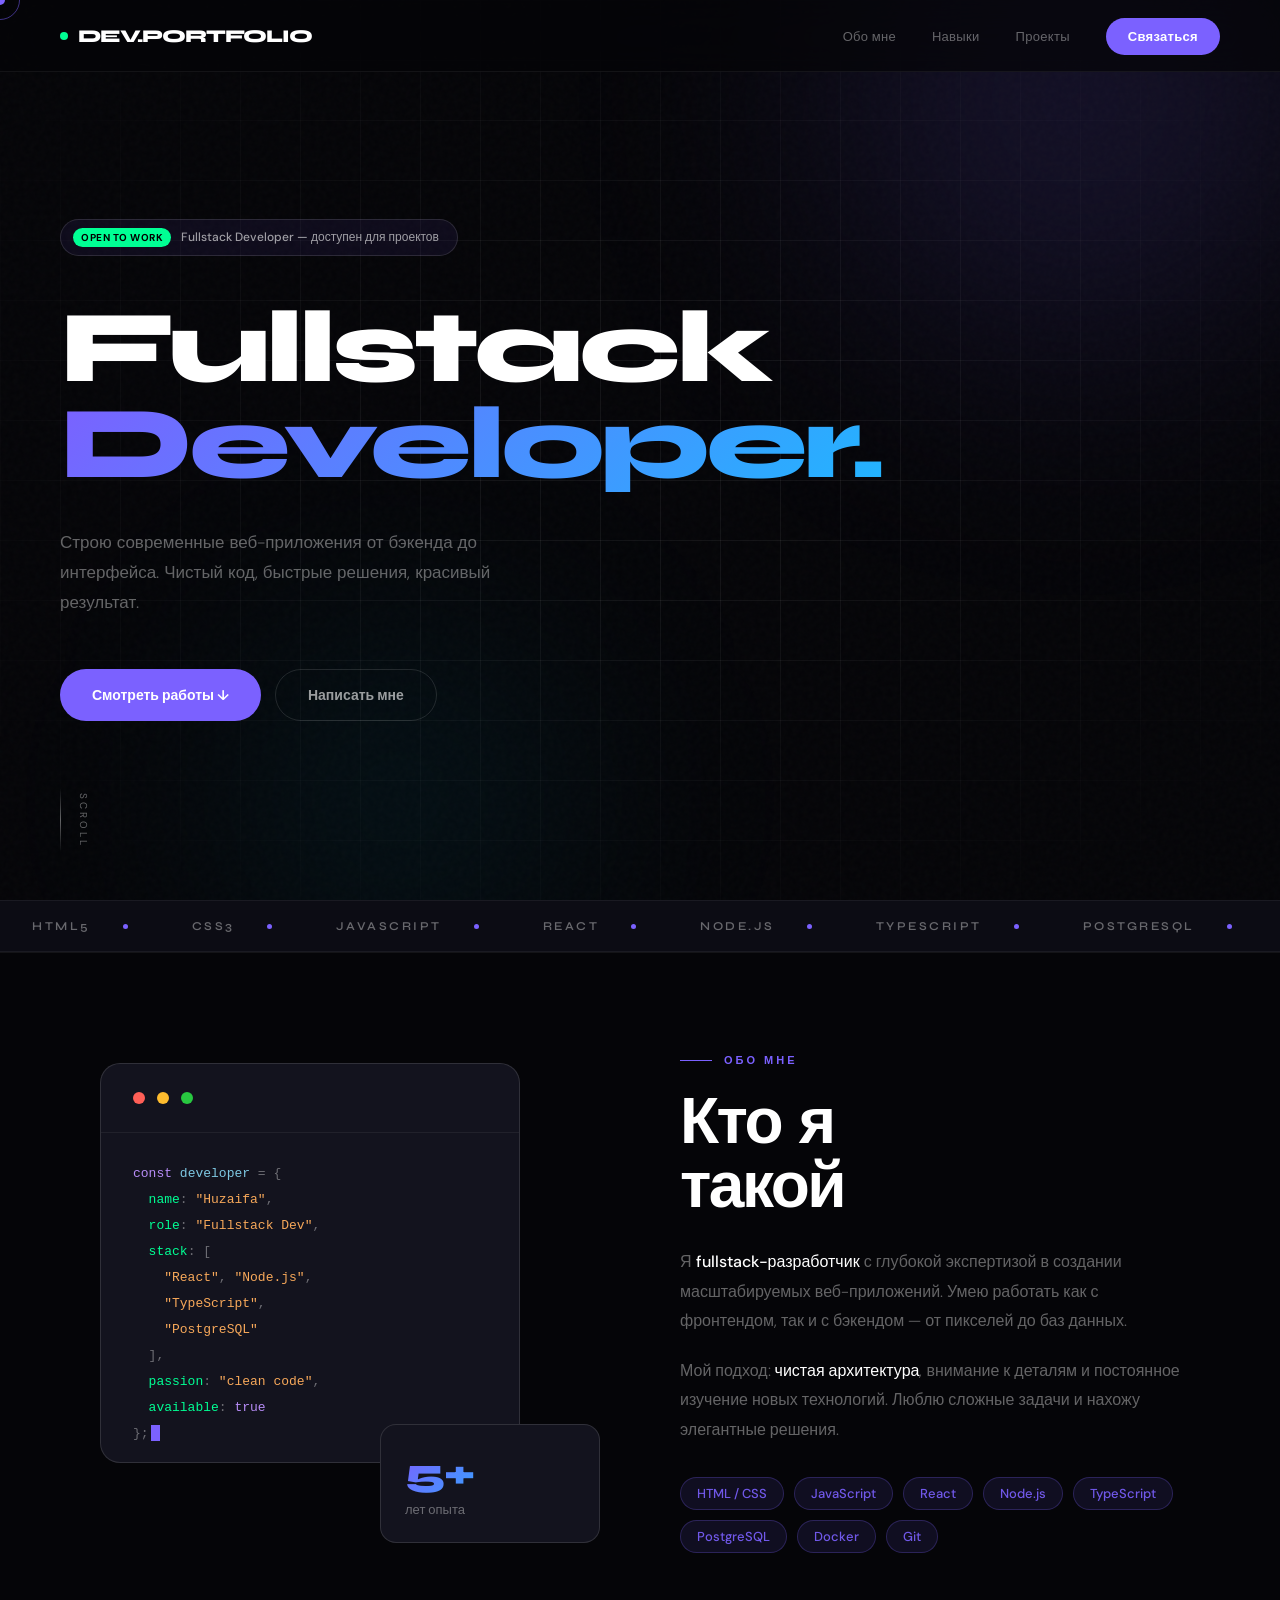
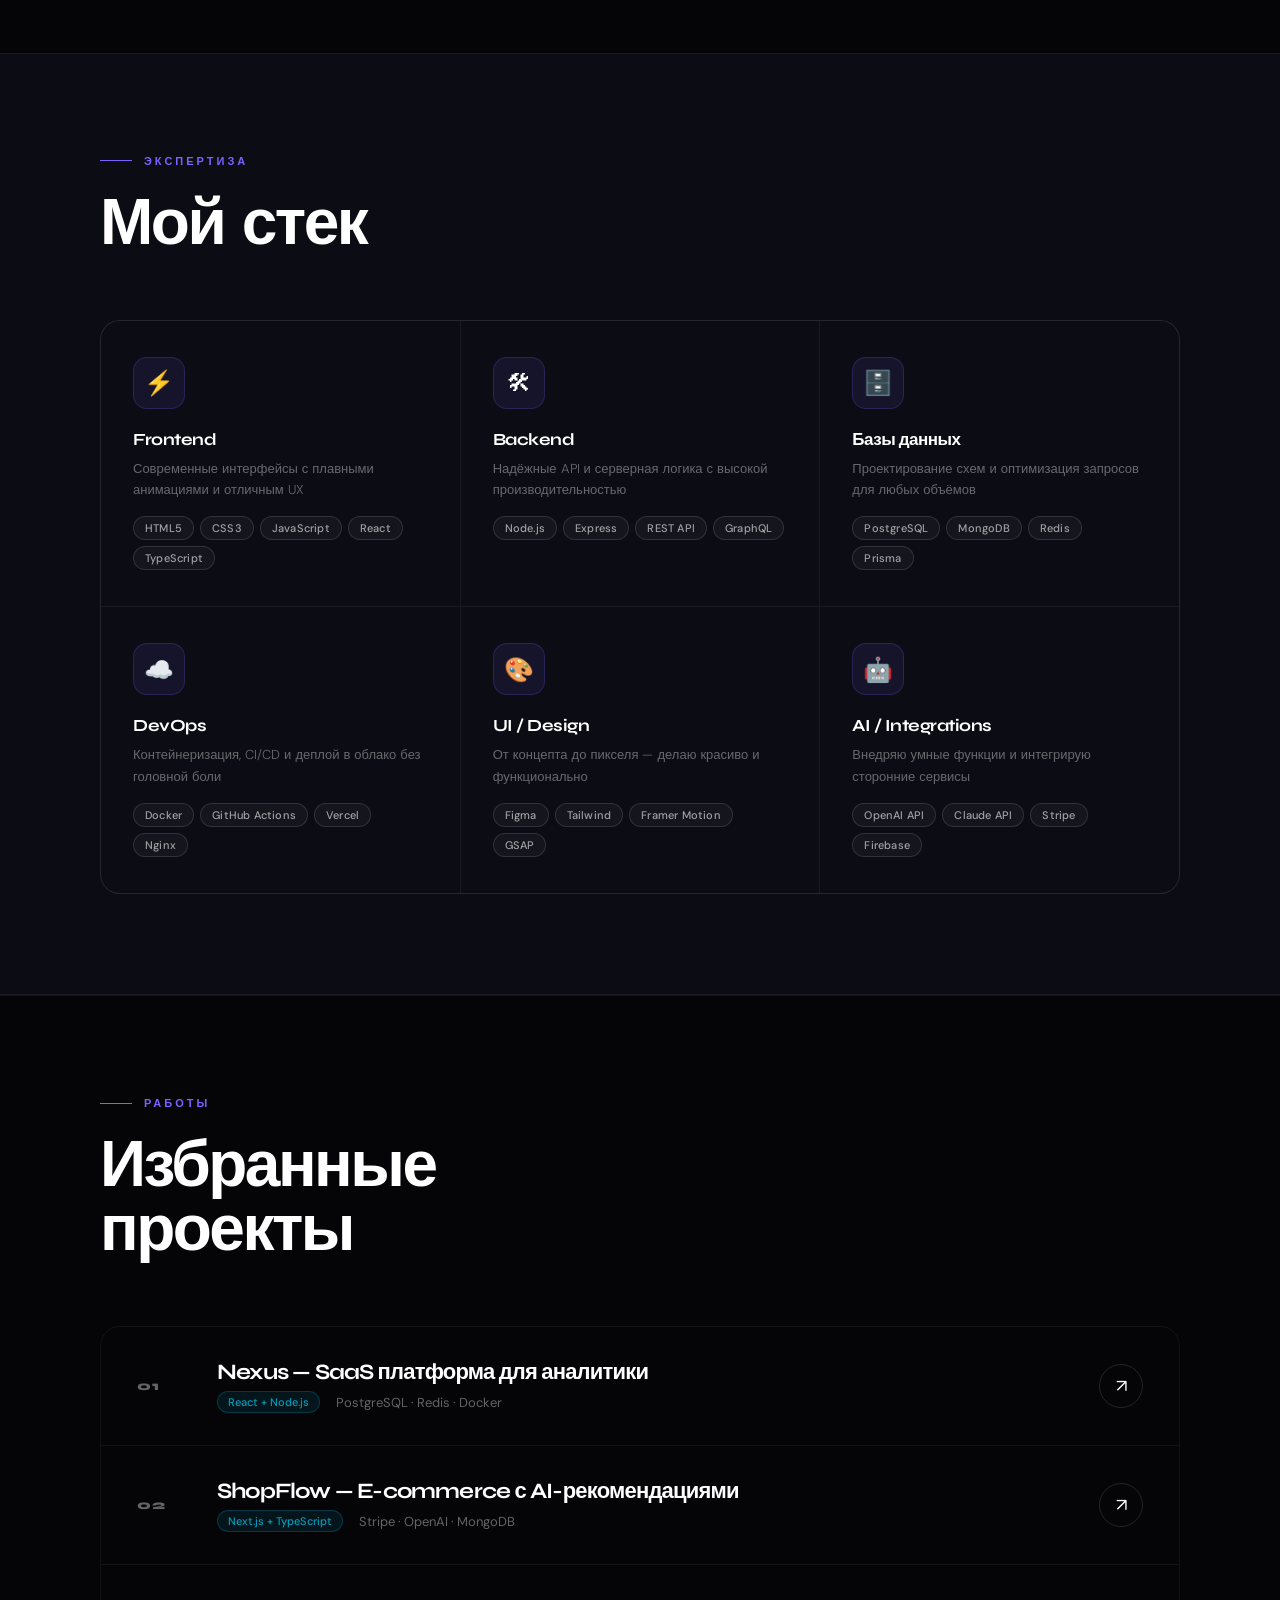
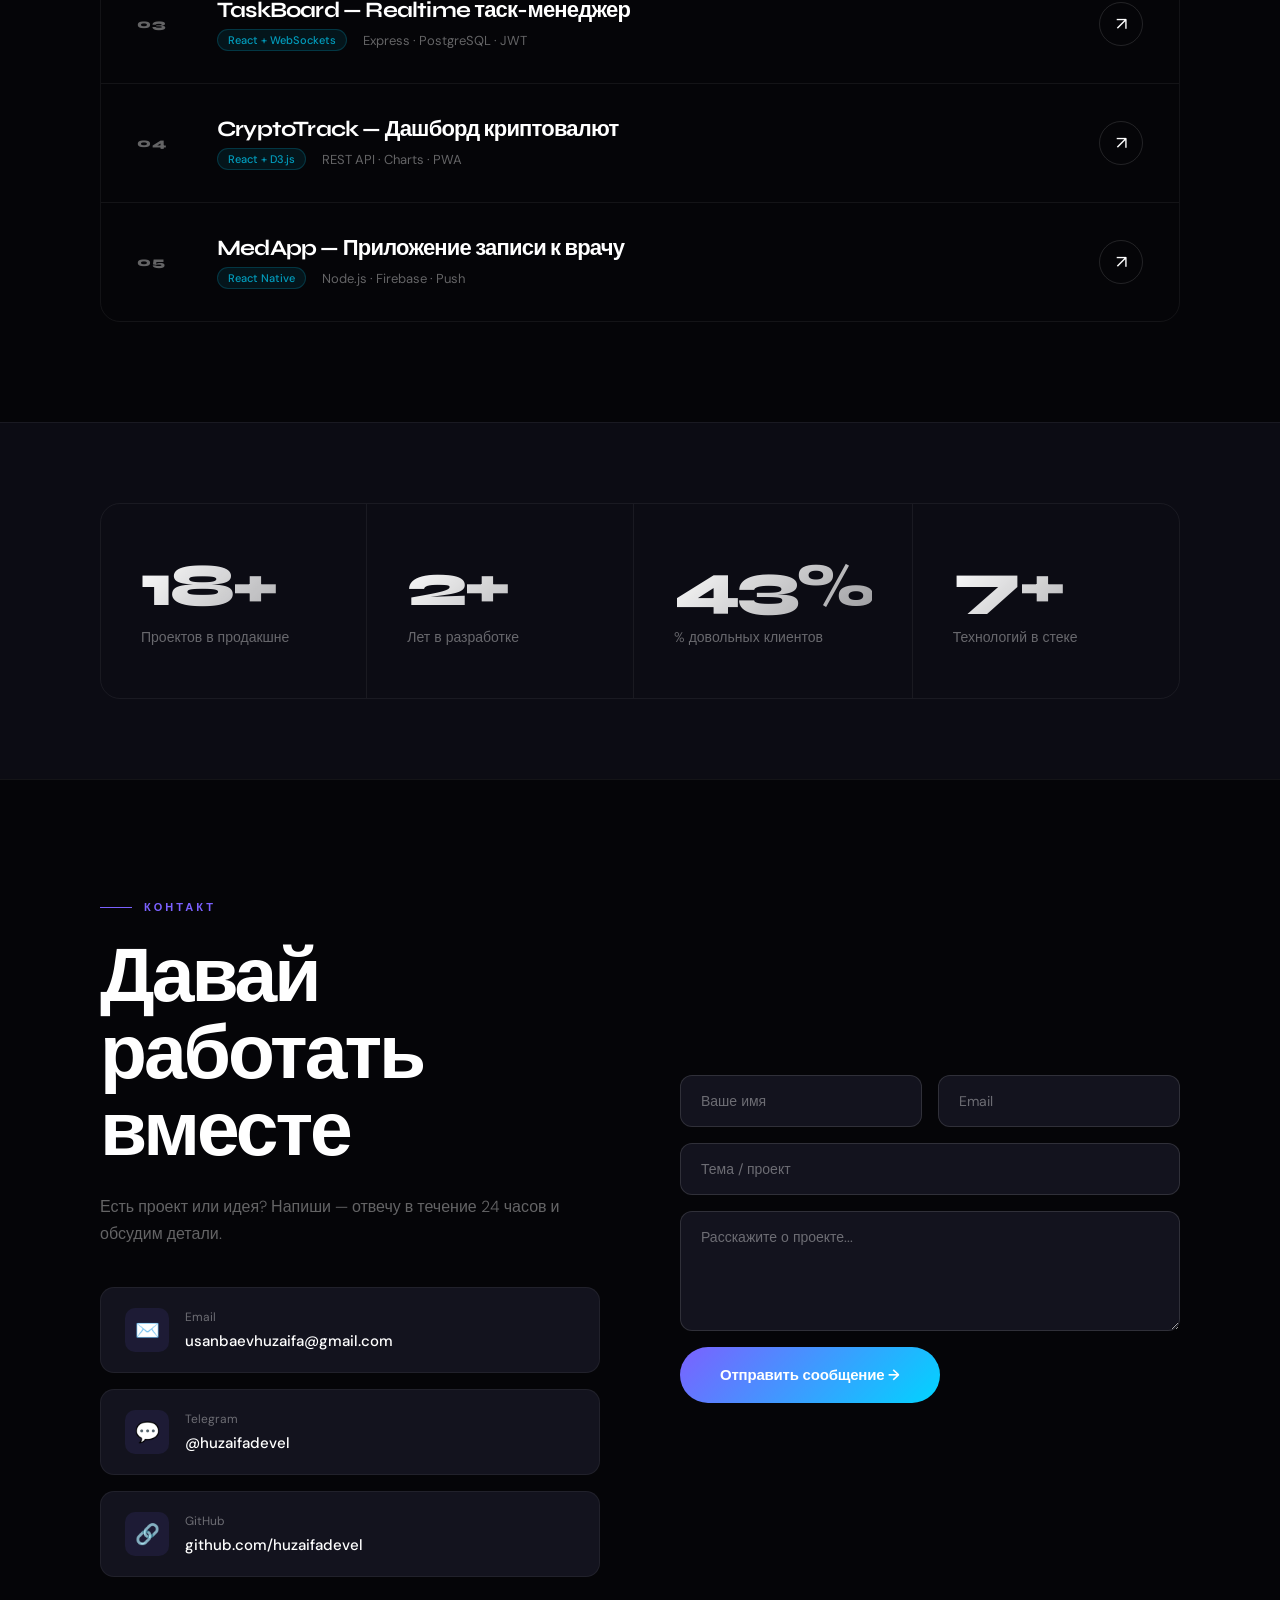
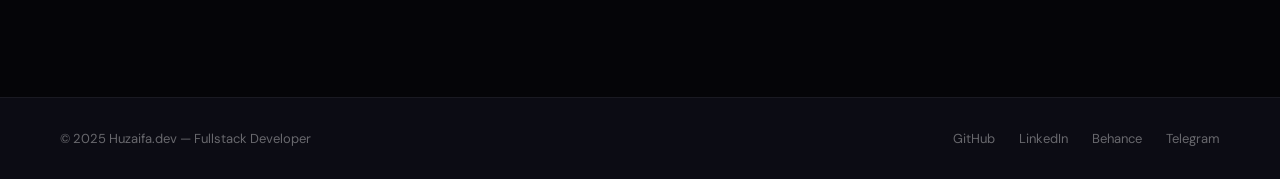
==== commit b8b0c600: "Add files via upload" ====
--- a/index.html
+++ b/index.html
@@ -7,7 +7,6 @@
 <link rel="preconnect" href="https://fonts.googleapis.com">
 <link href="https://fonts.googleapis.com/css2?family=Syne:wght@400;500;600;700;800&family=DM+Sans:ital,wght@0,300;0,400;0,500;1,300&display=swap" rel="stylesheet">
 <link rel="stylesheet" href="styles.css">
-<script src="script.js"></script>
 <meta name="google-site-verification" content="PaTvF3O_7ZNNuuwvr6uVLDwKKYkaOEq8OJZqAVAidXA" />
 </head>
 <body>
@@ -353,6 +352,6 @@
     <a href="#">Telegram</a>
   </div>
 </footer>
-
+<script src="script.js"></script>
 </body>
 </html>
--- a/styles.css
+++ b/styles.css
@@ -911,7 +911,10 @@
     flex-shrink: 0;
   }
 
-  .link-text {}
+  .link-text {  display: flex;
+    flex-direction: column;
+    gap: 4px;
+  }
   .link-label { font-size: 12px; color: var(--muted); font-weight: 400; }
   .link-value { font-size: 15px; font-weight: 500; margin-top: 2px; }
 
